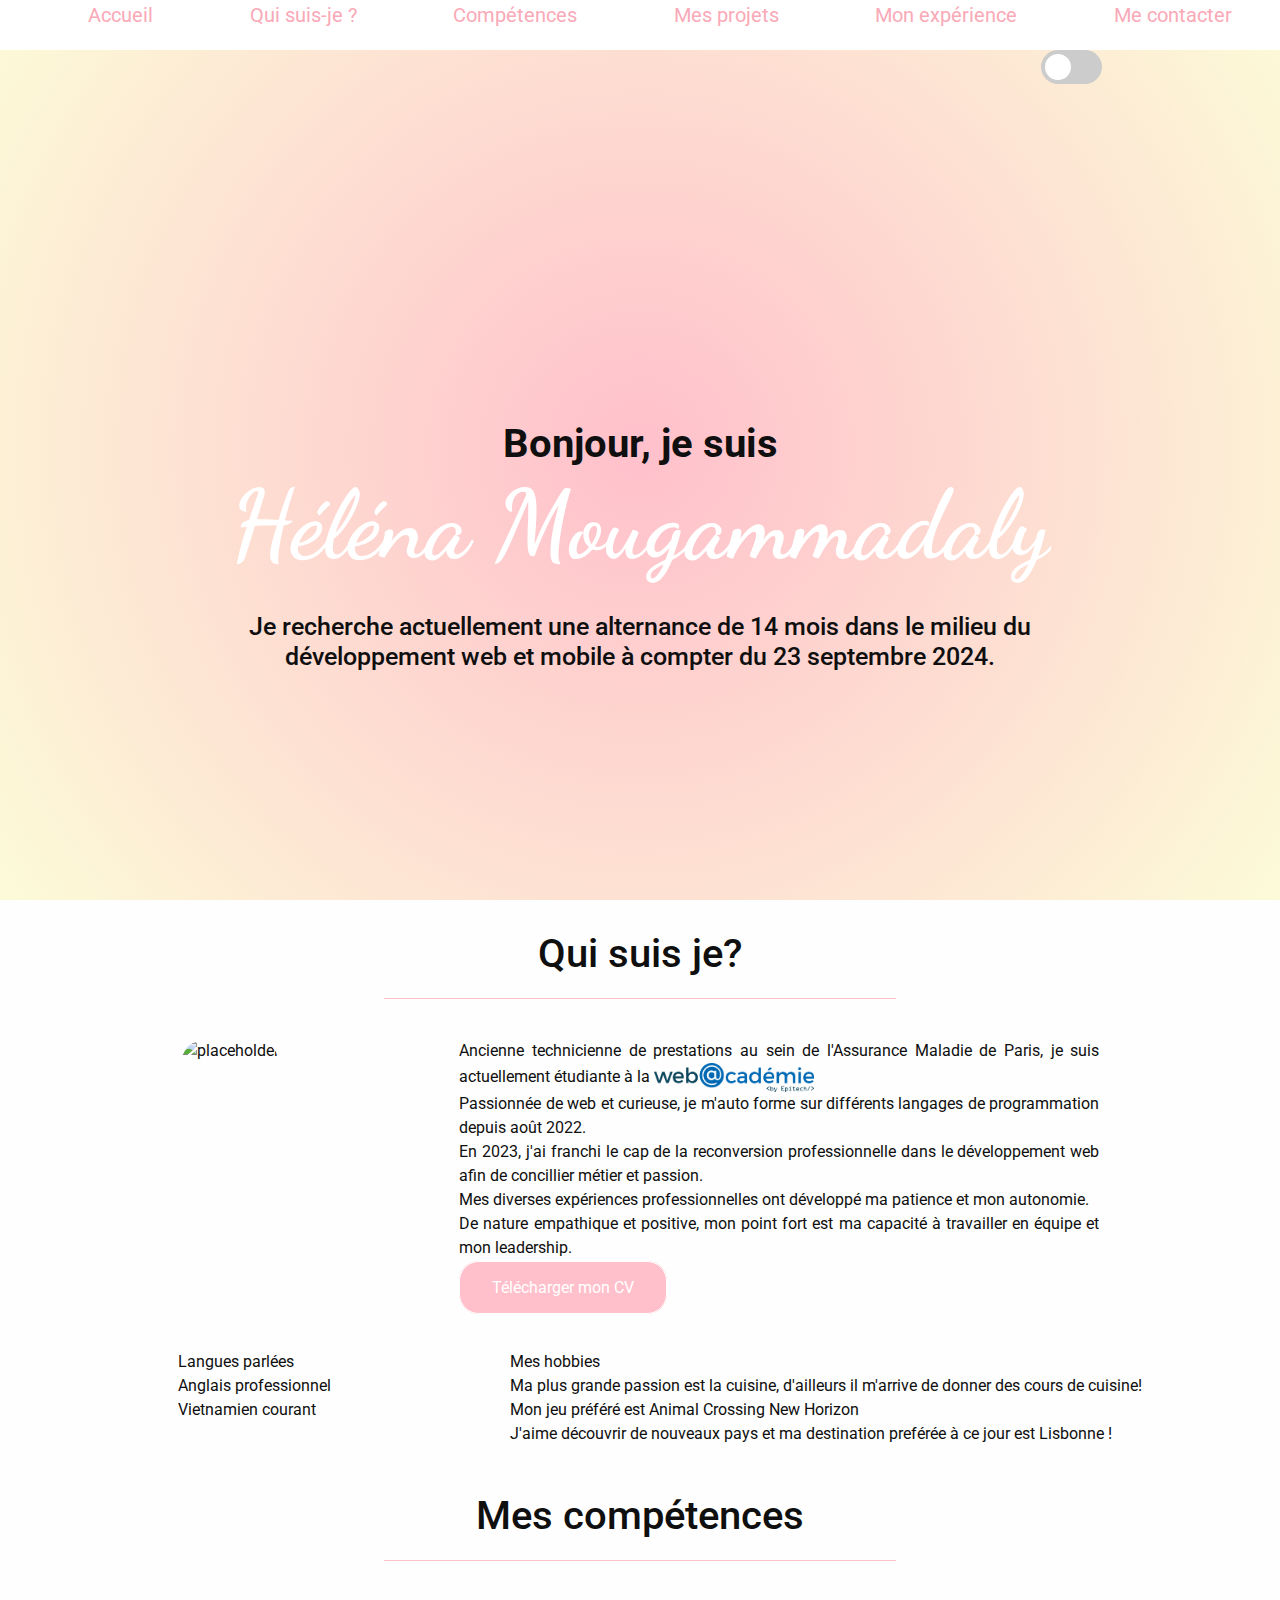
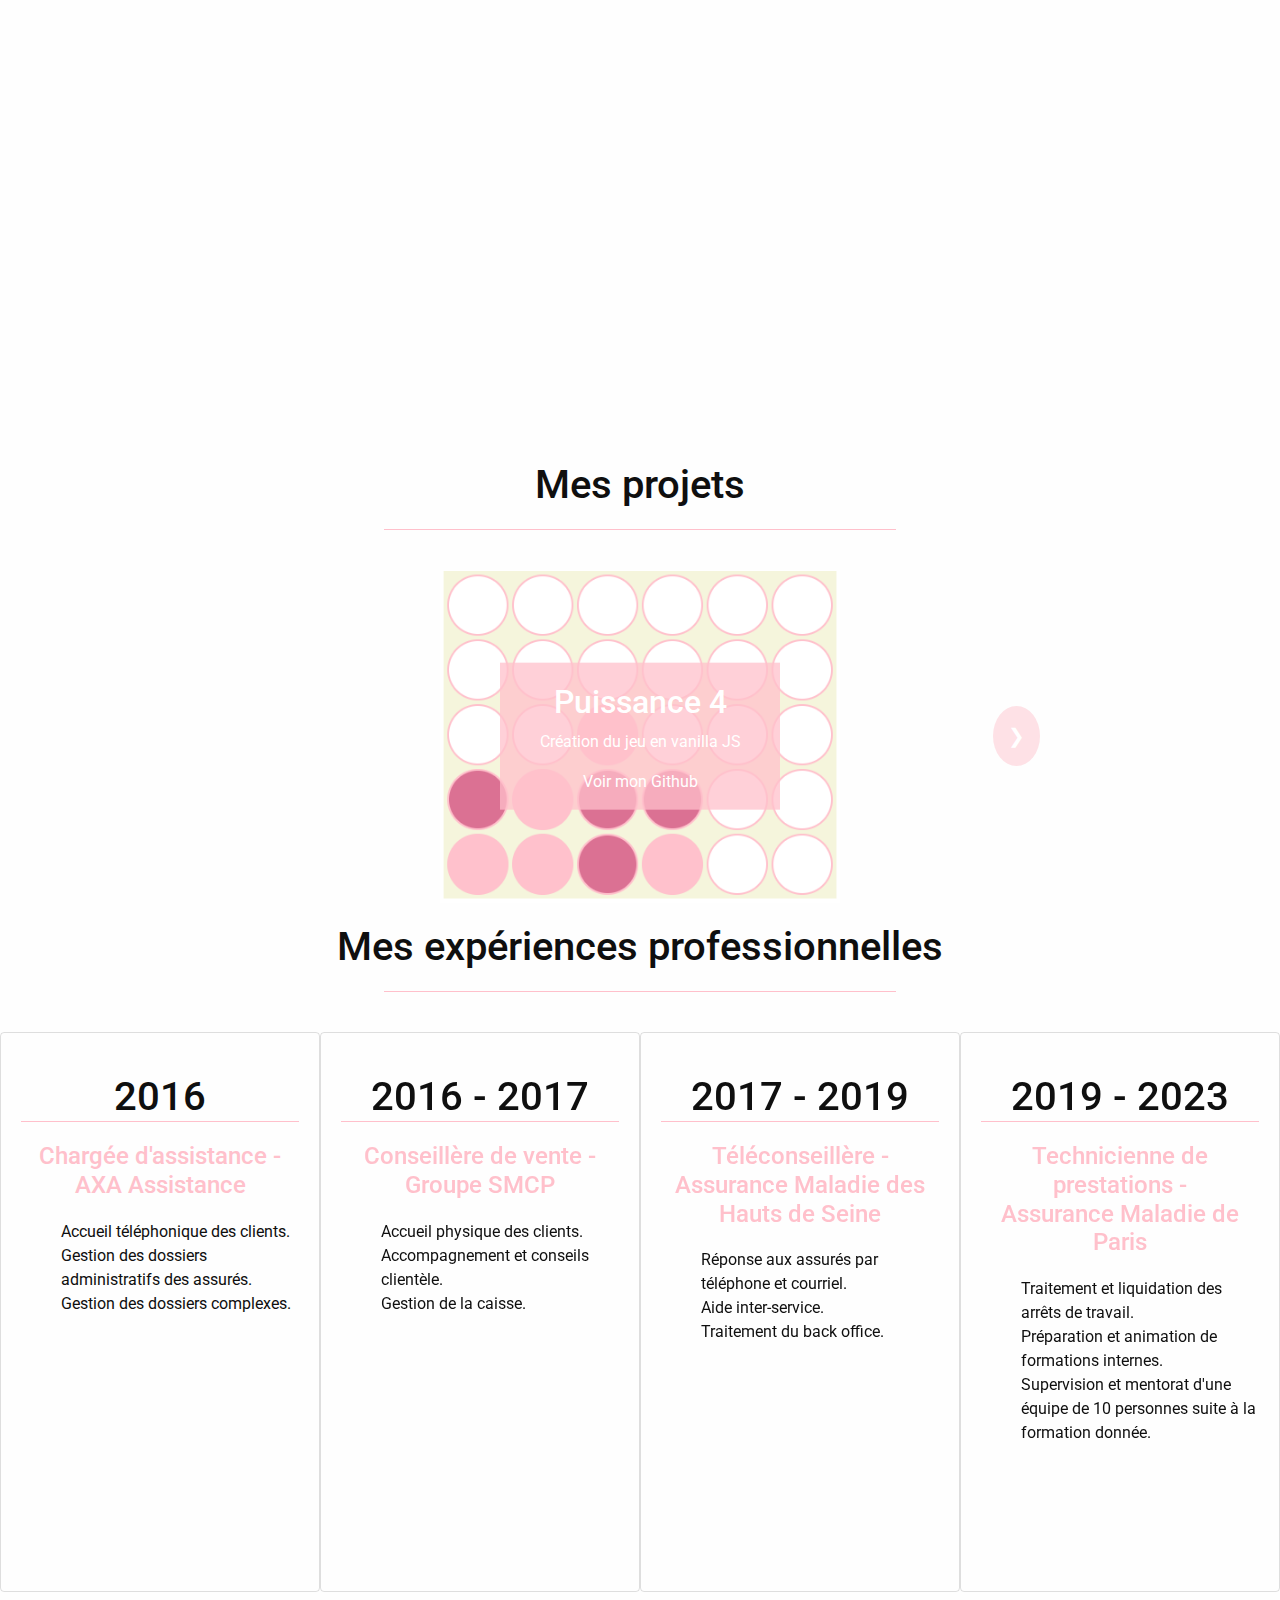
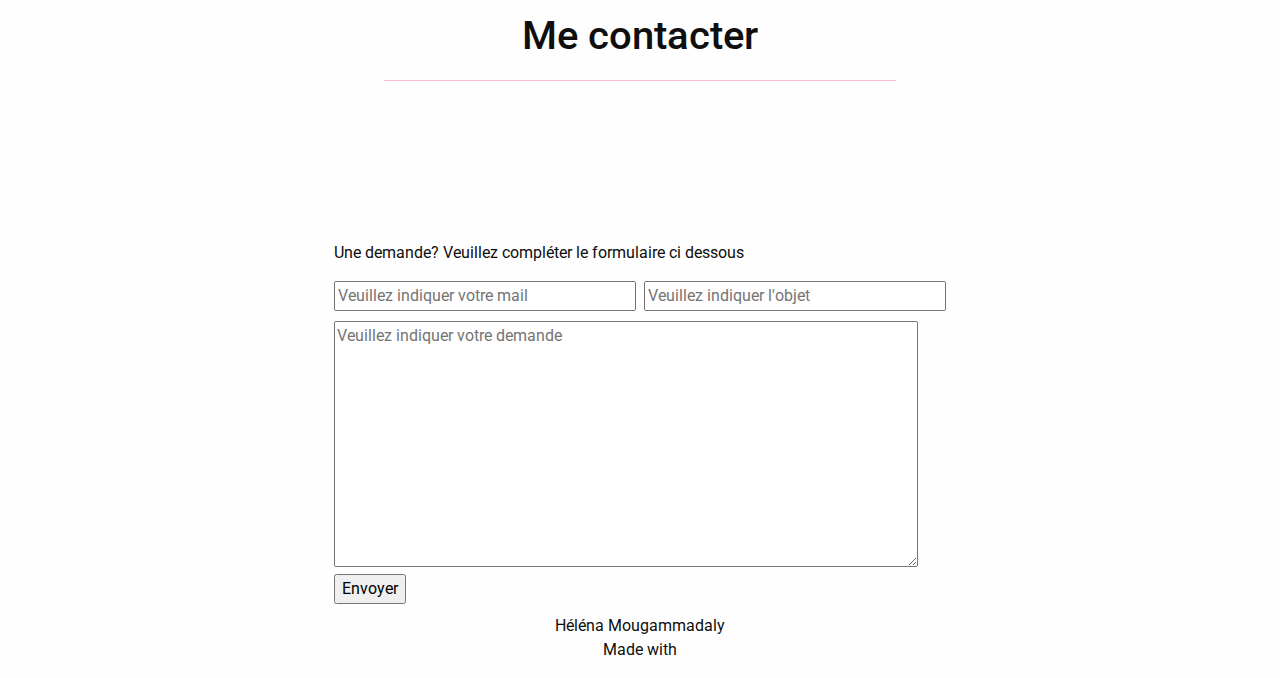
==== index.html @ 21b48e52 "debugg responsive menu" ====
<!DOCTYPE html>
<html lang="fr">
<head>
    <meta charset="UTF-8">
    <meta name="viewport" content="width=device-width, initial-scale=1.0">
    <link rel="stylesheet" href="https://use.fontawesome.com/releases/v5.8.1/css/all.css" integrity="sha384-50oBUHEmvpQ+1lW4y57PTFmhCaXp0ML5d60M1M7uH2+nqUivzIebhndOJK28anvf" crossorigin="anonymous">
    <link rel="stylesheet" href="https://cdn.jsdelivr.net/npm/bootstrap@4.4.1/dist/css/bootstrap.min.css" integrity="sha384-Vkoo8x4CGsO3+Hhxv8T/Q5PaXtkKtu6ug5TOeNV6gBiFeWPGFN9MuhOf23Q9Ifjh" crossorigin="anonymous"> 
    <link rel="stylesheet" href="home.css">

    <title>Helena Mougammadaly</title>
</head>
<body>
    <header id="navbar">
        <ul id="menu">
            <li> <a href="#navbar">Accueil</a></li>
            <li><a href="#title-about">Qui suis-je ?</a></li>
            <li><a href="#title-skills">Compétences</a></li>
            <li><a href="#title-projets">Mes projets</a></li>
            <li><a href="#title-exp">Mon expérience</a></li>
            <li><a href="#title-contact">Me contacter</a></li>
        </ul>
    
        <nav class="navbar navbar-expand-lg navbar-dark">
            <button class="navbar-toggler" type="button" data-toggle="collapse" data-target="#navbarNav"
                aria-controls="navbarNav" aria-expanded="false" aria-label="Toggle navigation">
                <span class="navbar-toggler-icon"></span>
            </button>
            <div class="collapse navbar-collapse" id="navbarNav">
                <ul class="navbar-nav ml-auto">
                    <li class="nav-item">
                        <a class="nav-link" href="#navbar">Accueil</a>
                    </li>
                    <li class="nav-item">
                        <a class="nav-link" href="#title-about">Qui suis-je ?</a>
                    </li>
                    <li class="nav-item">
                        <a class="nav-link" href="#title-skills">Compétences</a>
                    </li>
                    <li class="nav-item">
                        <a class="nav-link" href="#title-projets">Mes projets</a>
                    </li>
                    <li class="nav-item">
                        <a class="nav-link" href="#title-exp">Mon expérience</a>
                    </li>
                    <li class="nav-item">
                        <a class="nav-link" href="#title-contact">Me contacter</a>
                    </li>
                </ul>
            </div>
        </nav>
    
        <div id="presentation">
            <h1>Bonjour, je suis <br>
                <span id="name">Héléna Mougammadaly</span></h1>
            <h3 id="h3-hidden">Je recherche actuellement une alternance de 14 mois dans le milieu du <br> développement web et mobile à compter du 23 septembre 2024.</h3>
        </div>
        <div class="switch">
            <label class="theme-switch" for="checkbox">
                <input type="checkbox" id="checkbox">
                <span class="slider round"></span>
            </label>
        </div>
    </header>
    

<section id="infos">

    <div class="titre" id="title-about">
    <h3>Qui suis je?</h3>
    <div class="bordure"></div>
    </div>

<div class="bloc">   

<img id="photo" src="https://via.placeholder.com/250x250.png?text=250x250" alt="placeholder">    

<div id="text">
<p>
    Ancienne technicienne de prestations au sein de l'Assurance Maladie de Paris, je suis actuellement étudiante à la  <img id="webac" src="img/LOGO-WEBACADEMIE-2019-QUADRI_9.png" alt="Webacademie"> <br>
    Passionnée de web et curieuse, je m'auto forme sur différents langages de programmation depuis août 2022.  <br>
    En 2023, j'ai franchi le cap de la reconversion professionnelle dans le développement web afin de concillier métier et passion. <br>
    Mes diverses expériences professionnelles ont développé ma patience et mon autonomie. <br>
    De nature empathique et positive, mon point fort est ma capacité à travailler en équipe et mon leadership.
</p>    

<a id="download" href="doc/CV_HELENA_MOUGAMMADALY_ALTERNANCE_DEVELOPPEMENT_WEB.pdf" target="_blank" download>Télécharger mon CV</a>
</div> 

</div> 

<div class="bloc-container">
    <ul><li>Langues parlées</li>
        <li> Anglais professionnel</li>
        <li> Vietnamien courant</li>
    </ul>


    <ul>
        <li>Mes hobbies</li>
        <li><i class="fas fa-utensils" id="cuisine"></i> Ma plus grande passion est la cuisine,  d'ailleurs il m'arrive de donner des cours de cuisine!</li> 
        <li> <i class="fas fa-gamepad" id="jeux"></i> Mon jeu préféré est Animal Crossing New Horizon </li> 
        <li> <i class="fas fa-plane" id="voyage"></i> J'aime découvrir de nouveaux pays et ma destination preférée à ce jour est Lisbonne ! </li>
    </ul>
</div>

</section>



<section id="section-skills">
    <div class="titre" id="title-skills">
        <h3>Mes compétences</h3>
        <div class="bordure"></div>
        </div>
        <div id="skillsRow">

            <div class="row">

                <div class="col comp">
                    <i class="lang fab fa-js"></i>
                </div>

                <div class="col comp">
                    <i class="lang fab fa-react"></i>
                </div>


                <div class="col comp">
                    <i class="lang fab fa-php"></i>
                </div>
            </div>

            <div class="row">

                <div class="col comp">
                    <i class="lang fab fa-bootstrap"></i>
                </div>

                <div class="col comp">
                    <i class="lang fab fa-brands fa-figma"></i>
                </div>
                
                <div class="col comp">
                    <i class="lang fab fa-html5"></i>
                </div>
               
            </div>

            <div class="row">
                <div class="col comp">
                    <i class="lang fab fa-css3-alt"></i>
                </div>
                <div class="col comp">
                    <i class="lang fab fa-sass"></i>
                </div>  

                <div class="col comp">
                    <i class="lang fas fa-database"></i>
                </div>
        </div>
            </div>

</section>

<section id="projets">

    <div class="titre" id="title-projets">
    <h3>Mes projets</h3>
    <div class="bordure"></div>
    </div>


<div class="carousel-container">

    <div class="carousel-slide">
        <img src="img/puissance4.png" alt="Image 1">
        <div class="carousel-caption">
          <h2>Puissance 4</h2>
          <p>Création du jeu en vanilla JS</p>
          <a  href="https://github.com/Helena-mgm" target="_blank">Voir mon Github</a>
        </div>
      </div>
      <div class="carousel-slide">
        <img src="https://via.placeholder.com/250x250.png?text=250x250" alt="Image 2">
        <div class="carousel-caption">
          <h2>My Meetic</h2>
          <p>Projet web en PHP, mySQL, JQuery</p>
          <a  href="https://github.com/Helena-mgm" target="_blank">Voir mon Github</a>
        </div>
      </div>

      <div class="carousel-slide">
        <img src="img/SPOTIFY.png" alt="Image 3">
        <div class="carousel-caption">
          <h2>My Spotify</h2>
          <p>lorem</p>
          <a  href="https://github.com/Helena-mgm" target="_blank">Voir mon Github</a>
        </div>
      </div>
    <a class="prev arrow" onclick="plusSlides(-1)">&#10094;</a>
    <a class="next arrow" onclick="plusSlides(1)">&#10095;</a>
</div>

</section>


     <section id="exp">
        <div class="titre" id="title-exp">
            <h3>Mes expériences professionnelles</h3>
            <div class="bordure"></div>
        </div>

        <div id="bloc-exp">
        <div class="card">
            <div class="card-body">
                <h3 class="title-exp">2016</h3>
                <h4>Chargée d'assistance - AXA Assistance</h4>
                    <ul>
                        <li>Accueil téléphonique des clients.</li>
                        <li>Gestion des dossiers administratifs des assurés.</li>
                        <li>Gestion des dossiers complexes.</li>
                    </ul>
            </div>
          </div>

          <div class="card">
            <div class="card-body">
                <h3 class="title-exp">2016 - 2017</h3>
                <h4>Conseillère de vente - Groupe SMCP</h4>
                    <ul>
                        <li>Accueil physique des clients.</li>
                        <li>Accompagnement et conseils clientèle.</li>
                        <li>Gestion de la caisse.</li>
                    </ul>
            </div>
          </div>



          <div class="card">
            <div class="card-body">
                <h3 class="title-exp">2017 - 2019</h3>
                <h4>Téléconseillère - Assurance Maladie des Hauts de Seine</h4>

                <ul>
                    <li>Réponse aux assurés par téléphone et courriel.</li>
                    <li>Aide inter-service.</li>
                    <li>Traitement du back office.</li>
                </ul>
            </div>
          </div>

          <div class="card">
            <div class="card-body">
                <h3 class="title-exp">2019 - 2023</h3>
                <h4>Technicienne de prestations - <br> Assurance Maladie de Paris</h4>

                <ul>
                    <li>Traitement et liquidation des arrêts de travail.</li>
                    <li>Préparation et animation de formations internes.</li>
                    <li>Supervision et mentorat d'une équipe de 10 personnes suite à la formation donnée.</li>
                </ul>
            </div>
          </div>

        </div>

    </section>

    
    <section id="contact">
        <div class="titre" id="title-contact">
        <h3>Me contacter</h3>
        <div class="bordure"></div>
        </div>

        <div id="contact-bloc">
    
        <div id="social">
        <a  href="mailto:helena.mougammadaly@gmail.com" target="_blank">
                <i class="lang fas fa-envelope"></i>
        </a>
        <a  href="https://github.com/Helena-mgm" target="_blank"> 
            <i class="lang fab fa-github"></i> 
        </a>
        <a  href="https://github.com/Helena-mgm" target="_blank">
            <i class="lang fab fa-brands fa-linkedin"></i>
        </a>
        </div>

        <div class="formulaire">
            <p class="legend-form">Une demande? Veuillez compléter le formulaire ci dessous</p>
            <form action="https://submit-form.com/ibFxpsH7f">

                <input type="hidden" name="_redirect" value="http://127.0.0.1:5500/home.html">
               
                <input type="text" name="mail" id="mail" placeholder="Veuillez indiquer votre mail" size="30" maxlength="100">
            
                <input type="text" name="objet" id="objet" placeholder="Veuillez indiquer l'objet" size="30" maxlength="100"> <br>
            
            
                <textarea name="demandes" id="demandes" placeholder="Veuillez indiquer votre demande" rows="10" cols="62"></textarea> <br>
            
                <input type="submit" name="submit" value="Envoyer">
            </form></div>

        </div>
    </section>

<footer>
   <p> Héléna Mougammadaly <br>
    Made with <i class="fas fa-heart" id="heart"></i>
</p>
</footer>    


<script src="https://code.jquery.com/jquery-3.5.1.slim.min.js"></script>
<script src="https://cdn.jsdelivr.net/npm/@popperjs/core@2.5.4/dist/umd/popper.min.js"></script>
<script src="https://stackpath.bootstrapcdn.com/bootstrap/4.5.2/js/bootstrap.min.js"></script>
<script src="script.js"></script>

</body>
</html>
---- home.css ----
@import url('https://fonts.googleapis.com/css2?family=Dancing+Script:wght@400..700&family=Roboto:wght@100&display=swap');

html {
    overflow-x: hidden;
}

body{
    background-color: var(--bg-color);
    overflow-x: hidden;
    color: var(--font-color);
}

body::-webkit-scrollbar {
    display: none;
}

#section-about {
    background: var(--header);
}

* {
    list-style: none;
}

.bloc-container{
    margin-top: 3.125rem;
    display: flex;
    justify-content: space-evenly;
}


h4 {
    font-family: "Roboto";
    margin-bottom: 1.25rem;
}

html{
    width: 100%;
}

#webac{
    width: 10rem;
}


#navbar {
    position: relative;
    height: 100vh;
    background: radial-gradient(circle, pink 0%, rgba(252,251,216,1) 100%);
    
    background: var(--header);
}

#navbar a:hover{
    
    transition: color 0.2s;

    color:var(--font-color);
    color:var(--hover-color)
}

#download a:hover{
    color: rgb(252, 111, 135);
    transition: color 0.2s;
}

#presentation {
    display: flex;
    flex-direction: column;
    align-items: center;
    text-align: center;
    margin-top: 3.125rem;
    height: 100%;
    justify-content: center;
    color: var(--header-color);
}


#presentation h1 {
    overflow: hidden;
    white-space: nowrap;
    font-family: 'Roboto';
    font-weight: bold;
    animation: typing 1.8s steps(40, end), blink-caret 0.5s step-end infinite alternate;
    
}

#presentation h3{
    font-family: 'Roboto';
    font-size: 1.563rem;
}

@keyframes typing {
    from { width: 0; }
    to { width: 100%; }
}


#name{
    color: white;
    font-family: 'Dancing Script';
    font-size: 6rem;
    color:var(--name-color);
}


#menu {
    display: flex;
    flex-direction: row;
    justify-content: space-around;
    font-size: 1.25rem;
    position: fixed;
    top: 0; 
    width: 100%; 
    height: 3.125rem; 
    z-index: 1000;
    background: var(--menu-color);
}  

#menu li {
    list-style-type: none;
    display: flex;
    justify-content: space-around;
}

#menu a {
    color: rgb(250, 169, 183);
}

#bloc {
    display: flex;
    flex-direction: row;
    justify-content: space-evenly;
}

.titre {
    display: flex;
    flex-direction: column;
    align-items: center;
    margin-bottom: 1.25rem;
}

.bloc {
    display: flex;
    justify-content: space-evenly;
    margin-top: 1.25rem;
}

h3 {
    text-align: center;
    margin-top: 1.25rem;
    margin-bottom: 1.25rem;
    font-family: 'Roboto';
    font-size: 2.5rem;
}

#text {
    width: 50%;
}

#infos{
    margin-top: 0.625rem;
    margin-bottom: 0.625rem;
}

#infos p {
    text-align: justify;
}

#photo {
    border-radius: 1.563rem;
}

.bordure {
    border-bottom: 0.063rem solid pink;
    width: 40%;
    margin-bottom: 1.25rem;
}

#infos h2 {
    margin-top: 1.25rem;
}

#skills {
    display: flex;
    flex-direction: column;
    justify-content: space-around;
    align-items: center;
    margin: 0px 0px 1.25rem 0px;
}

#section-skills {
    overflow-y: hidden;
}

.titre {
    text-align: center;
}

#social{
    display: flex;
    justify-content: space-around;
}


.row{
    display: flex;
}

#download{
    padding: 1rem 2rem;
    border: 0.063rem solid white;
    border-radius: 1.25rem;
    color: white;
    background: pink;

}

#skillsRow {
    padding-top: 2.5rem;
    padding-bottom: 2.5rem;
}

.comp {
    font-size: 3.125rem;
    margin: 0 0.75rem;
    display: contents;
    align-items: center;
    margin: 0;
    padding: 0;
    width: 100%;
    position: absolute;
    top: calc(50% - 6.25rem);
    left: 0;
    overflow: visible;
    text-align: center;
}

i.lang {
    font-size: 6.25rem;
    color: pink;
    display: block;
    width: 6.25rem;
    height: 6.25rem;
    margin: 0 auto 1.25rem;
    border: 0;
    opacity: 0;
    animation: bounceIn 450ms linear forwards;
}

i.lang { 
    animation-delay: 0.5s;
}

i.lang:hover{
    color:var(--hover-color);
}

a:hover{
    text-decoration: none;
}

@keyframes bounceIn {
    0% {
        opacity: 0;
        transform: scale(0.3) translate3d(0,0,0);
    }
    50% {
        opacity: 0.9;
        transform: scale(1.1);
    }
    80% {
        opacity: 1;
        transform: scale(0.89);
    }
    100% {
        opacity: 1;
        transform: scale(1) translate3d(0,0,0);
    }
}

.comp:hover {
    font-size: 6.25rem;
    margin: 0 0.75rem;
}


:root {

    --font-color: #0f0f0f;
    --bg-color: #fefefe;
    --header: radial-gradient(circle, pink 0%, rgba(252,251,216,1) 100%);
    --name-color: white;
    --menu-color: white;
    --hover-color:rgb(252, 111, 135);
    --card-hover: linear-gradient( rgba(255,255,255,0.5452774859943977) 0%, rgb(255, 219, 221) 100%);
    --root-card: linear-gradient(rgba(255, 219, 221,1) 0%, rgba(255,255,255,1) 100%);

}

[data-theme="dark"] {

    --header-color: rgb(255, 218, 224);
    --bg-color: #1c000e;
    --menu-color: #1c000e;
    --header: radial-gradient(circle, rgba(134,59,101,1) 0%, rgba(28,0,14,1) 100%);
    --name-color: rgb(0, 0, 0);
    --font-color:rgba(134,59,101,1);
    --hover-color:rgba(134,59,101,1);
    --card: rgba(188, 101, 151, 0.031);
    --card-hover: linear-gradient( rgba(134, 59, 101, 0.428) 0%, rgba(28, 0, 14, 0.244) 100%);

}

.switch {
    height: 6.25rem;
    position: fixed;
    right: 3.125rem;
    top: 3.125rem;
}

#exp-slide {
    display: flex;
    flex-direction: row;
    align-items: center;
    justify-content: center;
}

#exp-slide h4 {
    margin: 0;
}


.theme-switch {
  display: inline-block;
  height: 2.125rem;
  position: relative;
  width: 3.8rem;
  margin-right: 8rem;
}

.theme-switch input {
  display:none;
}


.slider {
  background-color: #ccc;
  bottom: 0;
  cursor: pointer;
  left: 0;
  position: absolute;
  right: 0;
  top: 0;
  transition: .4s;
}

.slider:before {
  background-color: #fff;
  bottom: 0.25rem;
  content: "";
  height: 1.625rem;
  left: 0.25rem;
  position: absolute;
  transition: .4s;
  width: 1.625rem;
}

input:checked + .slider {
  background-color: #2b2b2b;
}

input:checked + .slider:before {
  transform: translateX(1.625rem);
}

.slider.round {
  border-radius: 2.125rem;
}

.slider.round:before {
  border-radius: 50%;
}

.carousel-container {
    position: relative;
    max-width: 50rem;
    margin: auto;
    overflow: hidden;
  }

.carousel-container a {
    color: white;
}  
  
  .carousel-slide {
    display: none;
  }
  
  .carousel-slide img {
    position: relative;
    left: 25%;
    width: 50%;
    height: auto;
  }
  
  .carousel-caption {
    position: absolute;
    top: 50%;
    left: 50%;
    transform: translate(-50%, -50%);
    background-color: rgba(255, 192, 203, 0.748);
    padding: 1.25rem;
    color: white;
    text-align: center;
  }
  
  .carousel-caption h2 {
    margin-top: 0;
  }
  
.prev,
.next {
  position: absolute;
  top: 50%;
  transform: translateY(-50%);
  cursor: pointer;
  font-size: 1.25rem;
  padding: 0.938rem;
  color: white;
  background-color: rgba(255, 192, 203, 0.455);
  border-radius: 100%;
  border: none;
  z-index: 100;
}

.prev {
  left: 0;
}

.next {
  right: 0;
}

#bloc-exp{
    display: flex;
}

.card{
    width: 25%;
    height: 35rem;
    background: var(--card);
}

.card:hover{
    width: 30%;
   transition: all 0.7s ease;
   background: var(--card-bg);
   background: var(--card-hover);

}

.card-body h4{
    color: pink;
    text-align: center;
}

.card-body li {
    list-style: none;
}

.title-exp{
    border-bottom: 0.063rem solid pink;
}

#contact-bloc{
    display: flex;
    justify-content: space-around;
    flex-direction: column;
}

.formulaire{
    display: block;
    align-self: center;
}

.formulaire input{
    margin-bottom: 10px;
}

#objet{
    margin-left: 0.25rem;
}


footer p {
    text-align: center;
}

#heart{
    width: 1.25rem;
    color: pink;
}

#heart:hover{
   transform: scale(1.5);
   transition: transform 0.5s ease;
}

#cuisine, #jeux, #voyage{
    color: pink;
}

@media screen and (max-width: 768px) {
    
    #menu {
        display: none;
    }

    #name {
        font-size: 2rem;
    }

    #presentation h1 {
        font-size: 1.5rem;
    }

    #presentation h3 {
        font-size: 1.5rem;
    }

    #infos .bloc {
        flex-direction: column;
        align-items: center;
        text-align: center; 
    }

    #infos #photo {
        margin-bottom: 1.25rem;
    }

    #infos #text {
        width: 90%;
    }

    #infos #webac {
        width: 14rem;
    }

    #section-skills i.lang {
        font-size: 5rem;
        overflow-x: hidden;
    }

    #social i{
        font-size: 4rem;
    }

    #social{
        justify-content: space-between;
        margin-left: 3rem;
    }

    #projets .carousel-slide img {
        max-width: 100%;
        max-height: 100%;
        margin-bottom: 1.25rem;
        margin-right: 79rem;
    }
    #projets .carousel-caption {
        width: 100%;
        height: 10rem;
    }

    #bloc-exp {
        display: flex;
        flex-direction: column;
        align-items: center;
    }
    .card:hover {
        transition: none;
        width: 90%;
        margin: 10px 0;
    }
    .card {
        width: 90%;
        margin: 10px 0;
    }
    .title-exp {
        font-size: 1.2em;
    }
    .card-body h4 {
        font-size: 1em;
    }
    .card-body ul {
        font-size: 0.9em;
    }

    .formulaire {
        text-align: center;
    }
    .formulaire form {
        max-width: 50%;
    }

    .formulaire textarea {
        max-width: 100%;
        border: 1px solid lightgray;
    }

    .formulaire form input[type="text"]{
        margin-bottom: 10px;
        border: 1px solid lightgray;
    }

    .formulaire form {
        resize: vertical;
    }

    .legend-form{
        font-size: 0.80rem;
        text-align: center;
        white-space: normal;
    }

    .navbar-toggler {
        background: var(--font-color);
    }

    .navbar-dark .navbar-nav .nav-link  {
    color: var(--font-color);
    }

    .navbar-dark .navbar-nav .nav-link:hover {
    color: var(--hover-color);
    }

    .navbar-nav {
        display: flex;
        flex-direction: column;
        align-items: flex-start;
        position: absolute;
        top: 100%;
        left: 0;
        width: 100%;
        padding: 10px;
        transition: none;
      }
    
      .navbar-nav .nav-item {
        margin-bottom: 10px;
      }


      .navbar-collapse.collapsed {
        transition: none !important;
    }

    .theme-switch {
        display: inline-block;
        margin-right: 0.5rem;
        margin-top: 0.5rem;
    }

    .formulaire{
        display: flex;
        flex-direction: column;
        justify-content: center;
        align-items: center;
    }

}
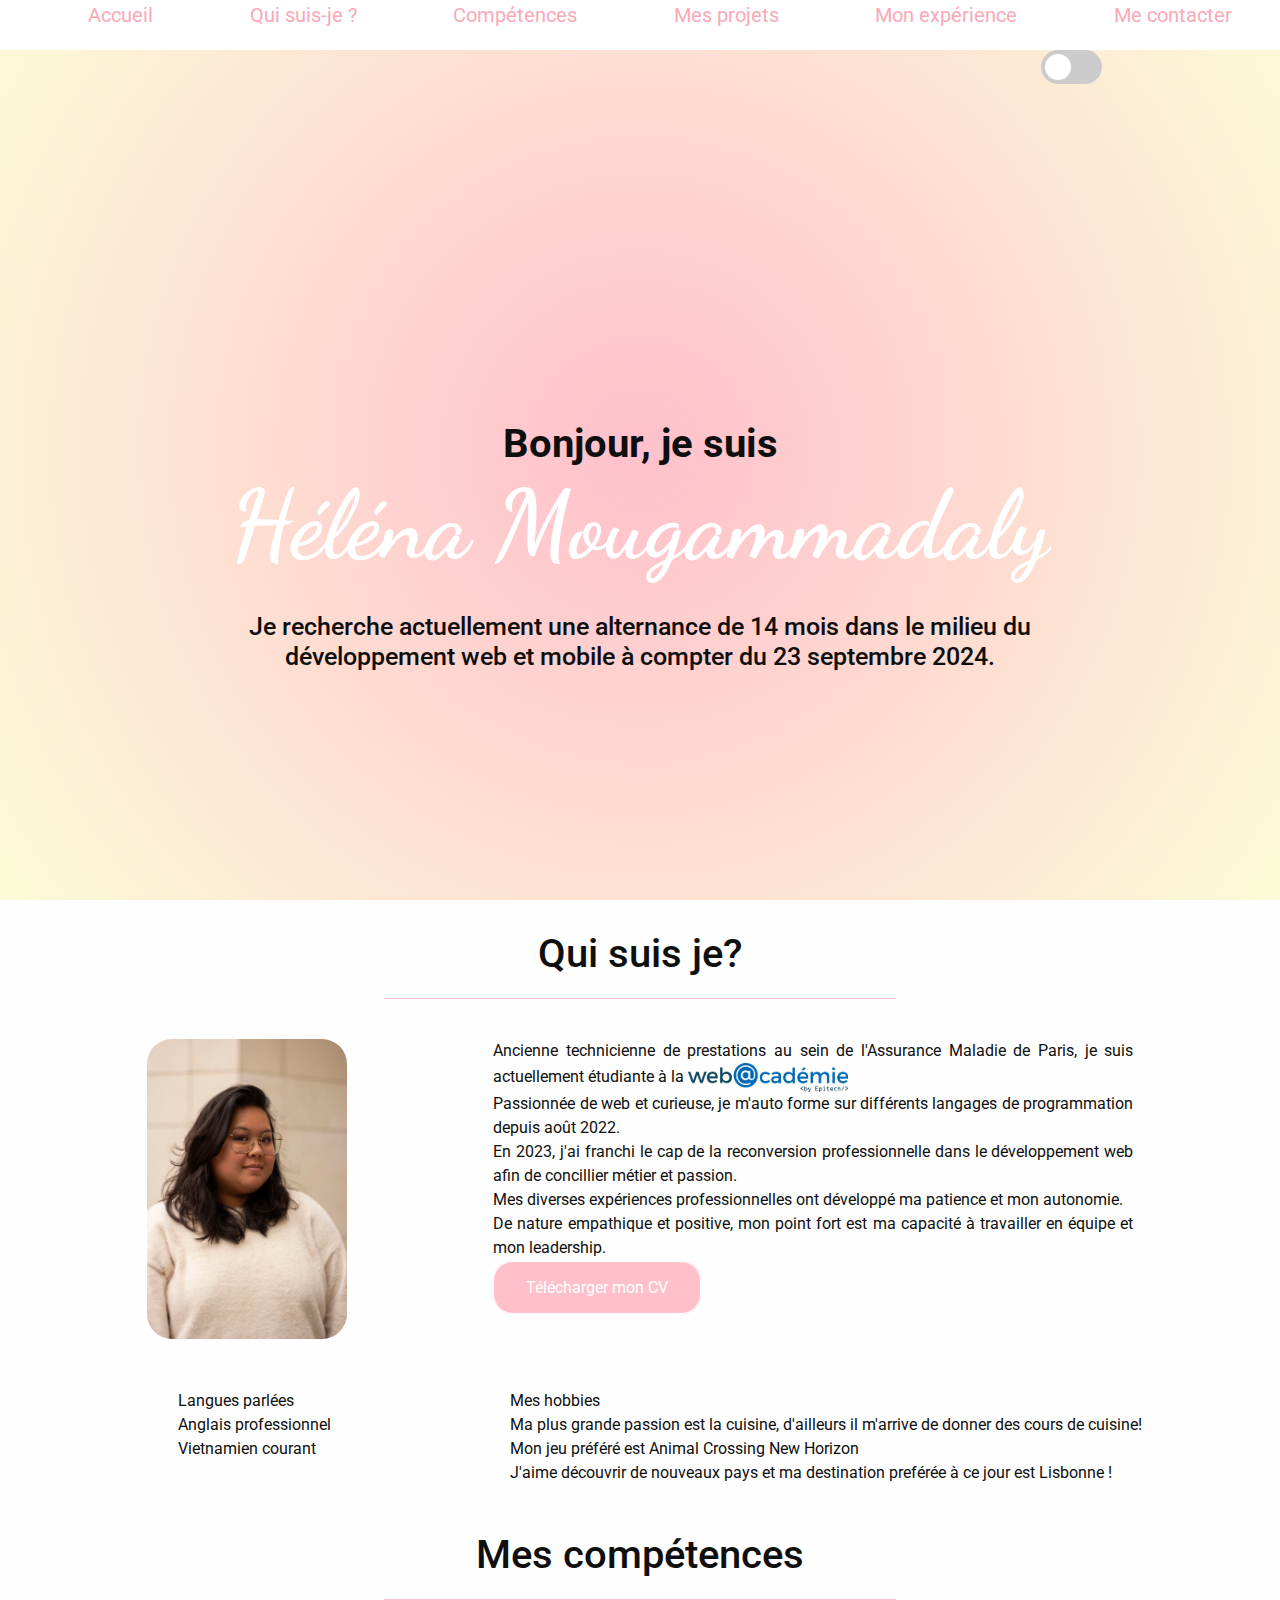
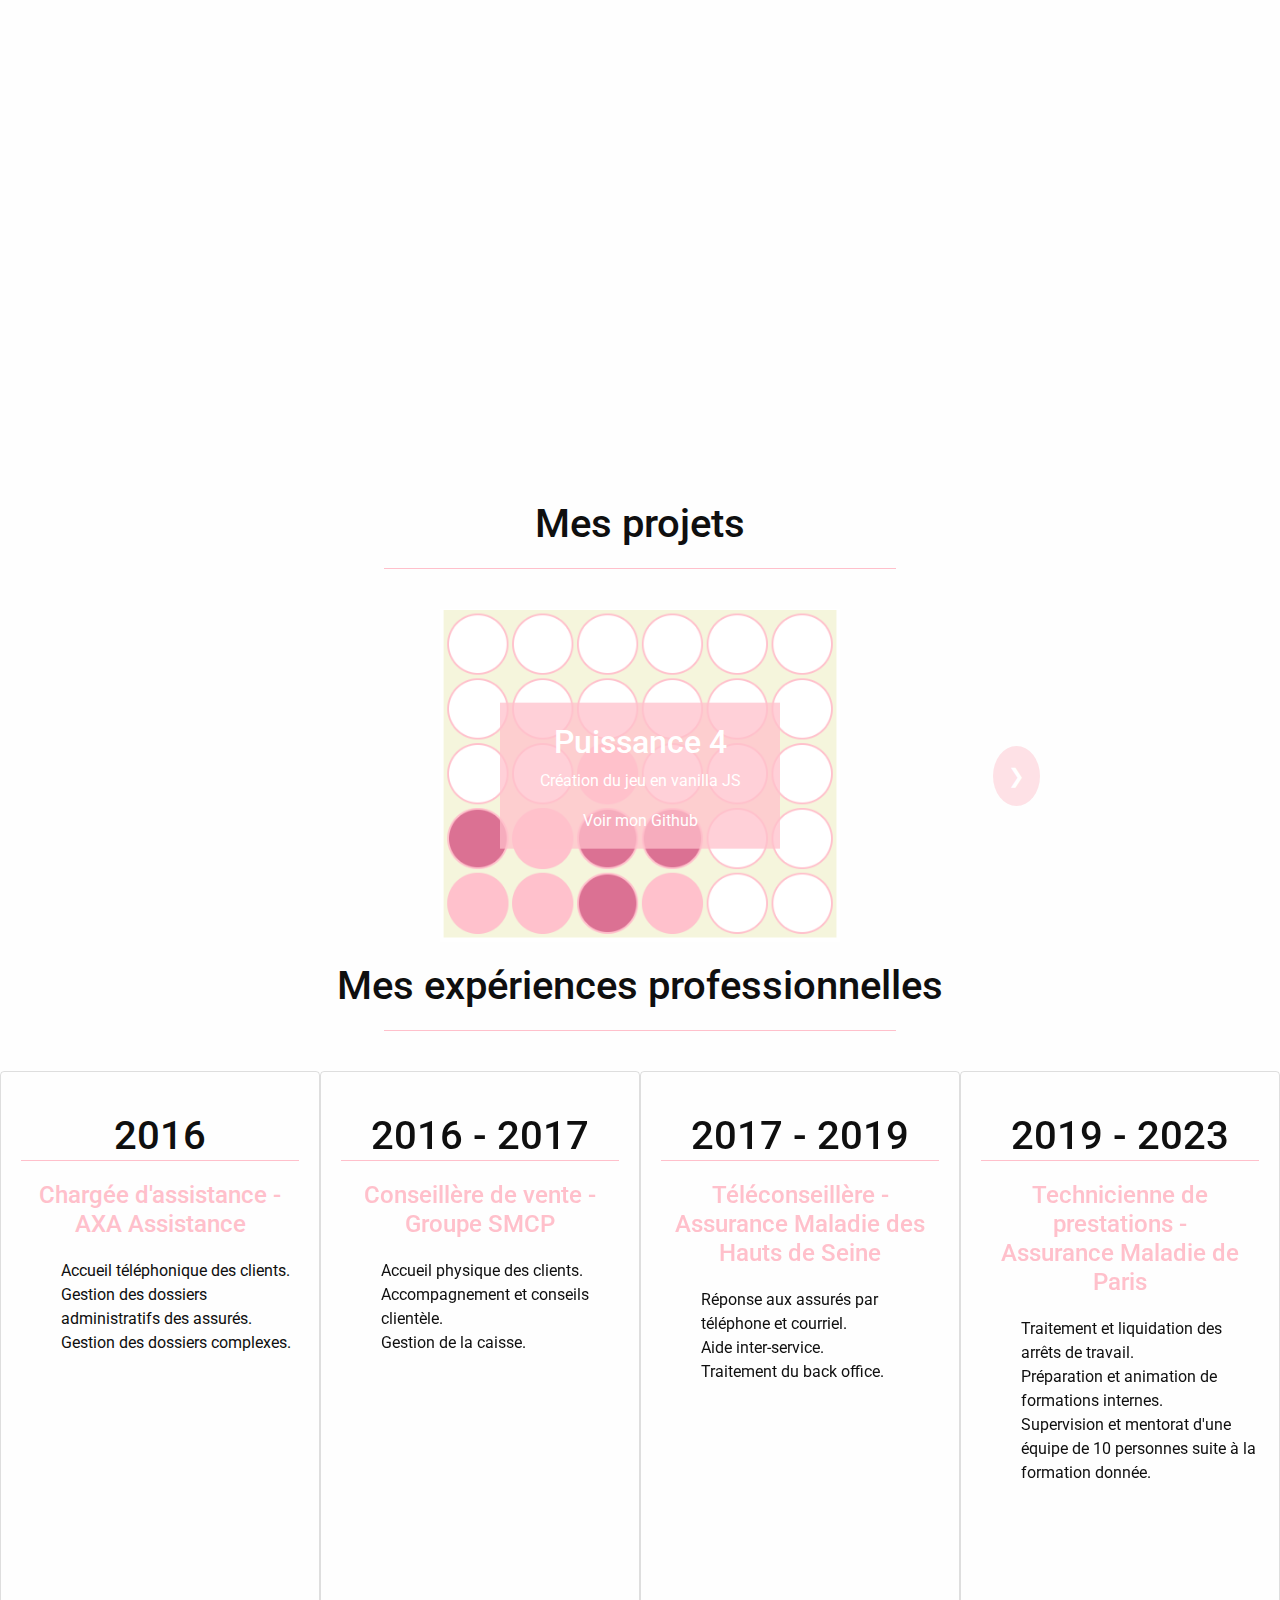
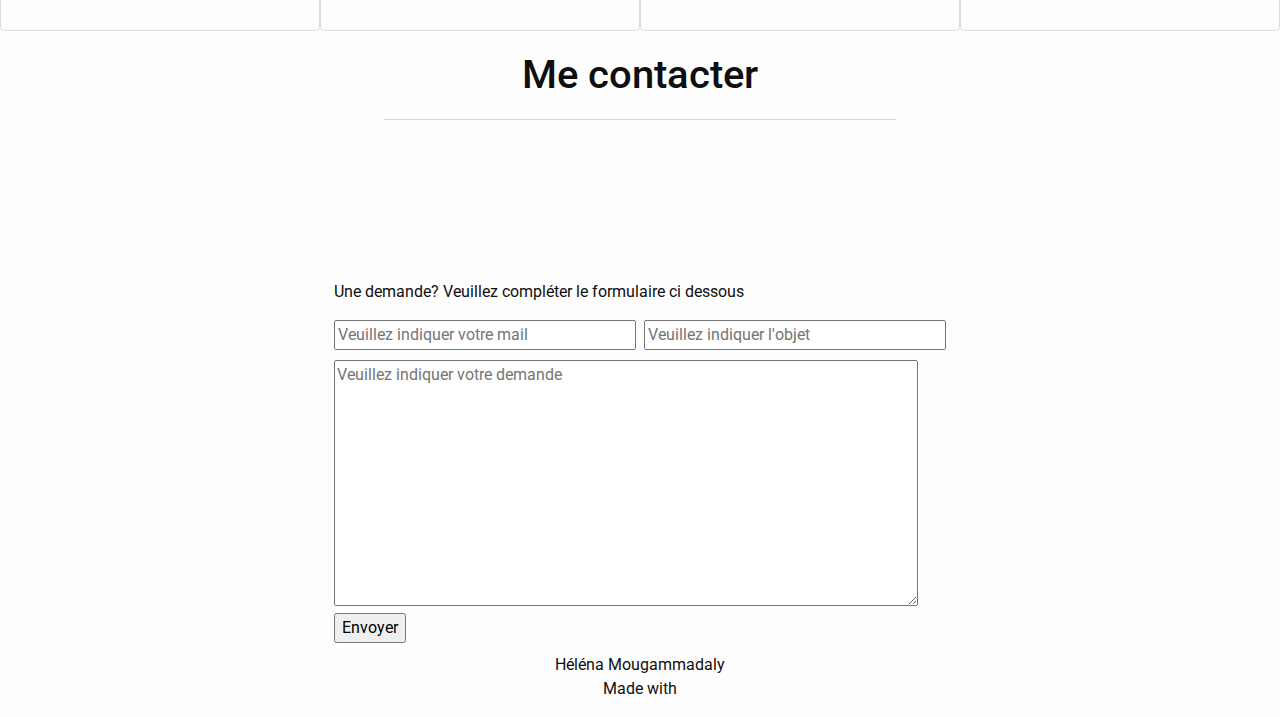
==== commit 44374000: "ajout photo" ====
--- a/index.html
+++ b/index.html
@@ -72,7 +72,7 @@
 
 <div class="bloc">   
 
-<img id="photo" src="https://via.placeholder.com/250x250.png?text=250x250" alt="placeholder">    
+<img id="photo" src="img/portrait.jpg" alt="placeholder">    
 
 <div id="text">
 <p>
@@ -83,7 +83,7 @@
     De nature empathique et positive, mon point fort est ma capacité à travailler en équipe et mon leadership.
 </p>    
 
-<a id="download" href="doc/CV_HELENA_MOUGAMMADALY_ALTERNANCE_DEVELOPPEMENT_WEB.pdf" target="_blank" download>Télécharger mon CV</a>
+<a id="download" href="https://cdn.discordapp.com/attachments/1184084134637883405/1219663557050896484/CV_HELENA_MOUGAMMADALY_ALTERNANCE_DEVELOPPEMENT_WEB.pdf?ex=66252bb4&is=6623da34&hm=08d32ab56b1afe1935d145bae5a6b41aa63069f2b08456483f46b6c94eeb44a7&" target="_blank" download>Télécharger mon CV</a>
 </div> 
 
 </div> 
@@ -292,14 +292,14 @@
             <p class="legend-form">Une demande? Veuillez compléter le formulaire ci dessous</p>
             <form action="https://submit-form.com/ibFxpsH7f">
 
-                <input type="hidden" name="_redirect" value="http://127.0.0.1:5500/home.html">
+                <input type="hidden" name="_redirect" value="https://helena-mgm.github.io">
                
-                <input type="text" name="mail" id="mail" placeholder="Veuillez indiquer votre mail" size="30" maxlength="100">
+                <input type="text" name="mail" id="mail" placeholder="Veuillez indiquer votre mail" size="30" maxlength="100" required>
             
-                <input type="text" name="objet" id="objet" placeholder="Veuillez indiquer l'objet" size="30" maxlength="100"> <br>
+                <input type="text" name="objet" id="objet" placeholder="Veuillez indiquer l'objet" size="30" maxlength="100" required> <br>
             
             
-                <textarea name="demandes" id="demandes" placeholder="Veuillez indiquer votre demande" rows="10" cols="62"></textarea> <br>
+                <textarea name="demandes" id="demandes" placeholder="Veuillez indiquer votre demande" rows="10" cols="62" required></textarea> <br>
             
                 <input type="submit" name="submit" value="Envoyer">
             </form></div>
--- a/home.css
+++ b/home.css
@@ -88,6 +88,11 @@
 #presentation h3{
     font-family: 'Roboto';
     font-size: 1.563rem;
+}
+
+#photo {
+    height: 300px;
+    width: 200px;
 }
 
 @keyframes typing {
@@ -187,10 +192,7 @@
     justify-content: space-around;
     align-items: center;
     margin: 0px 0px 1.25rem 0px;
-}
-
-#section-skills {
-    overflow-y: hidden;
+    overflow-x: hidden;
 }
 
 .titre {
@@ -567,6 +569,7 @@
         margin-bottom: 1.25rem;
         margin-right: 79rem;
     }
+    
     #projets .carousel-caption {
         width: 100%;
         height: 10rem;
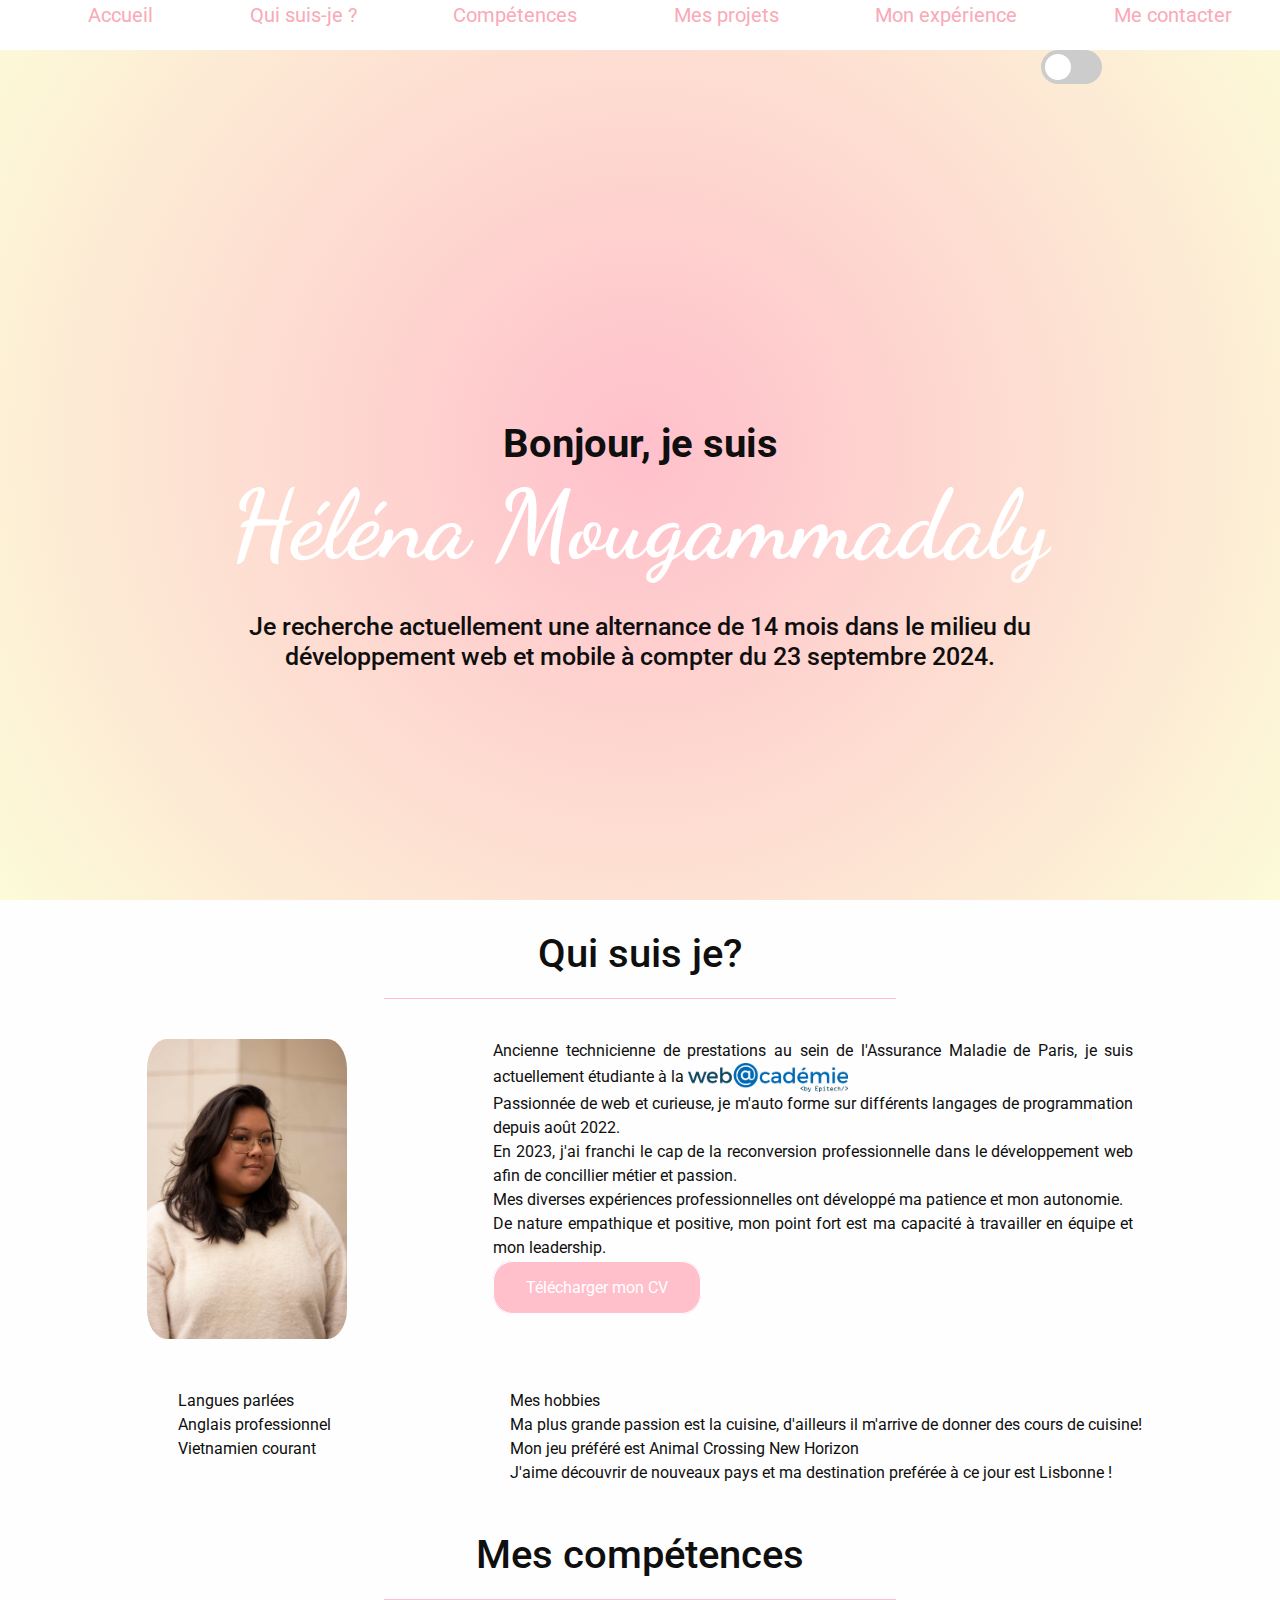
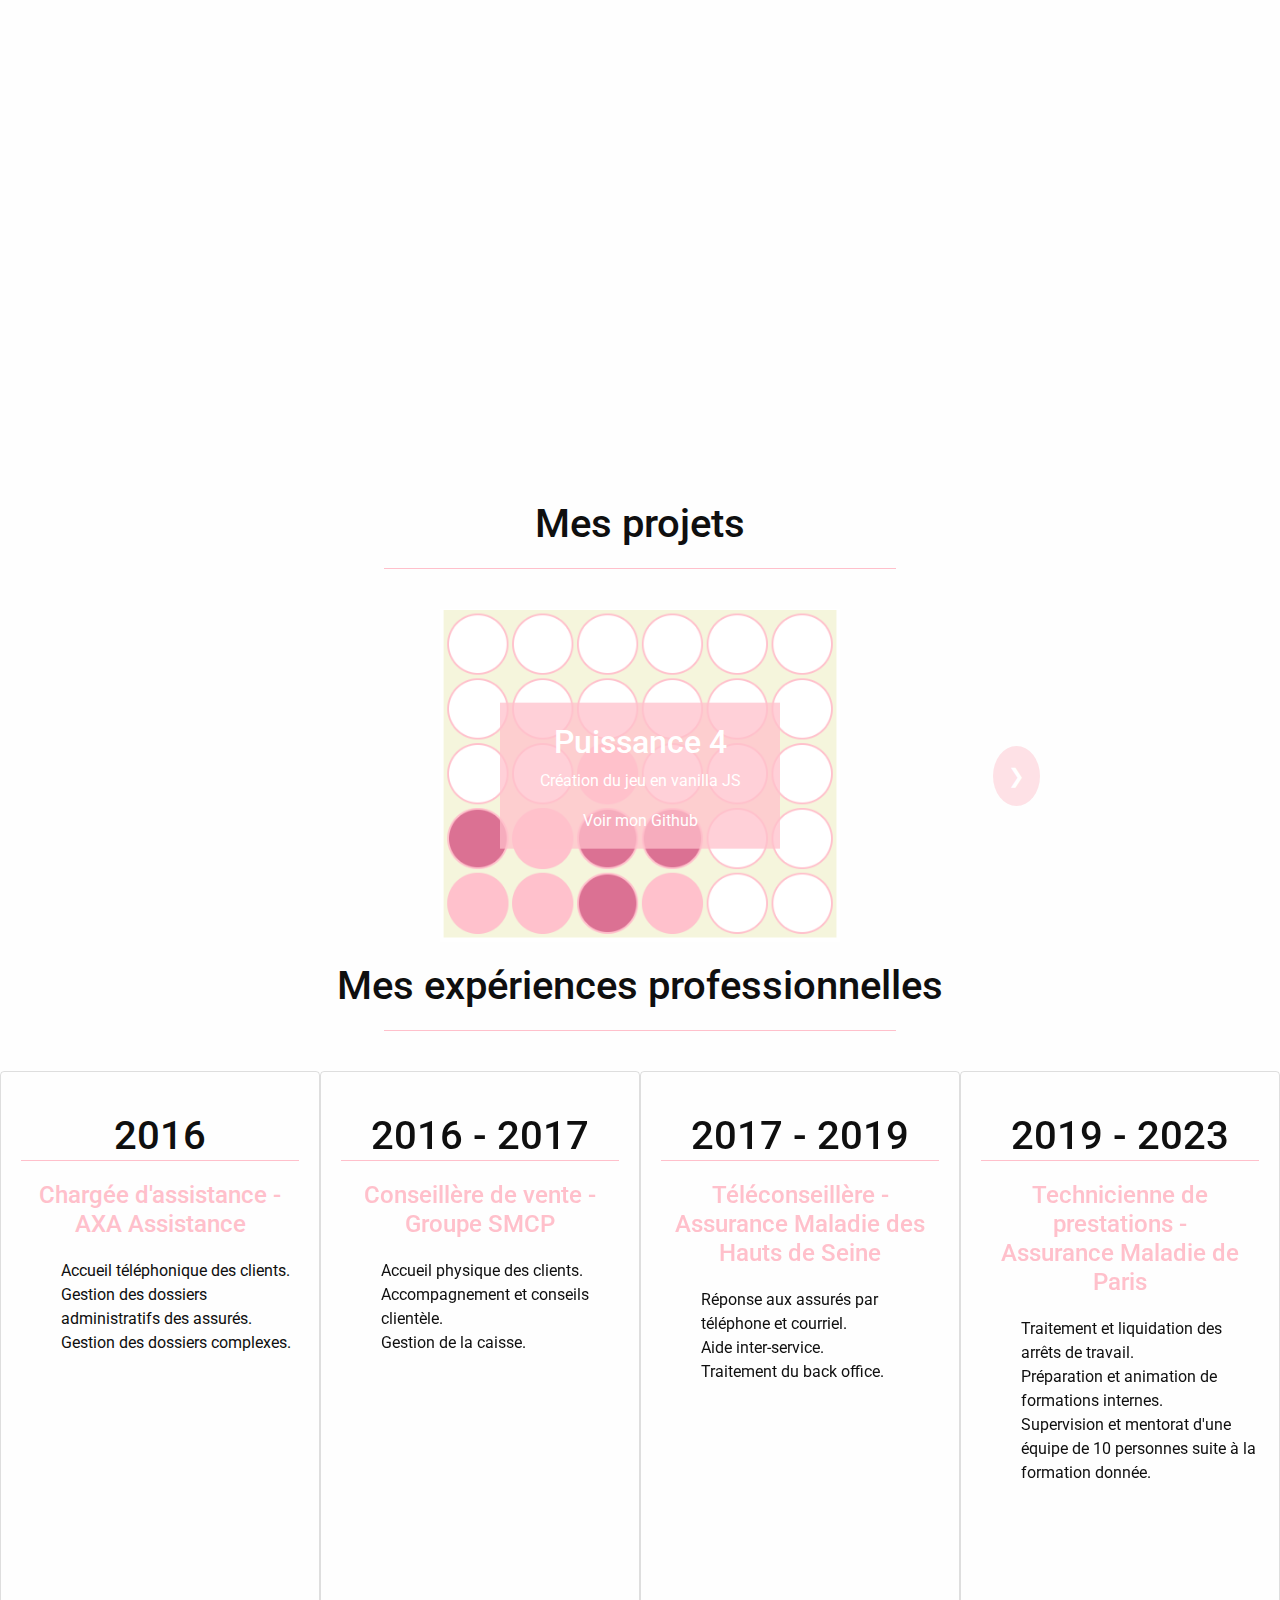
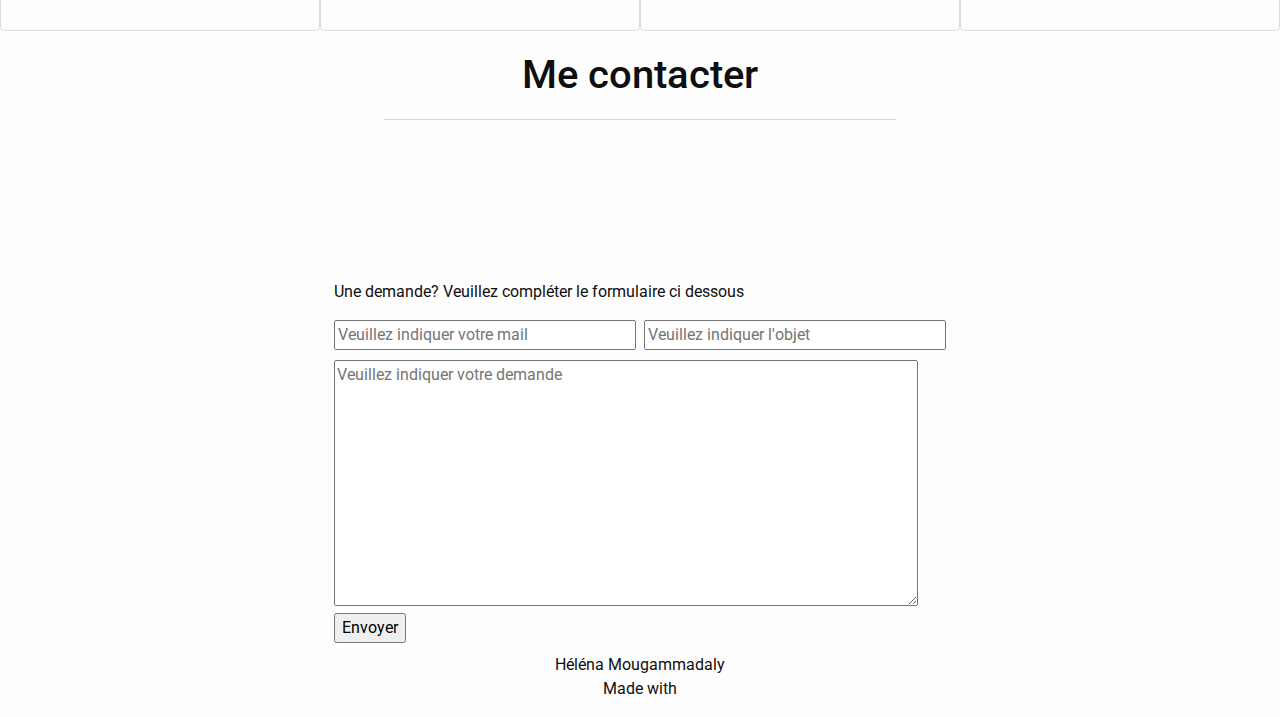
==== commit d77029cd: "ajout photo" ====
--- a/index.html
+++ b/index.html
@@ -72,7 +72,7 @@
 
 <div class="bloc">   
 
-<img id="photo" src="img/portrait.jpg" alt="placeholder">    
+<img id="portrait" src="img/portrait.jpg" alt="portrait">    
 
 <div id="text">
 <p>
--- a/home.css
+++ b/home.css
@@ -2,6 +2,12 @@
 
 html {
     overflow-x: hidden;
+}
+
+#portrait {
+    height: 300px;
+    width: 200px;
+    border-radius: 10%;
 }
 
 body{
@@ -90,10 +96,6 @@
     font-size: 1.563rem;
 }
 
-#photo {
-    height: 300px;
-    width: 200px;
-}
 
 @keyframes typing {
     from { width: 0; }
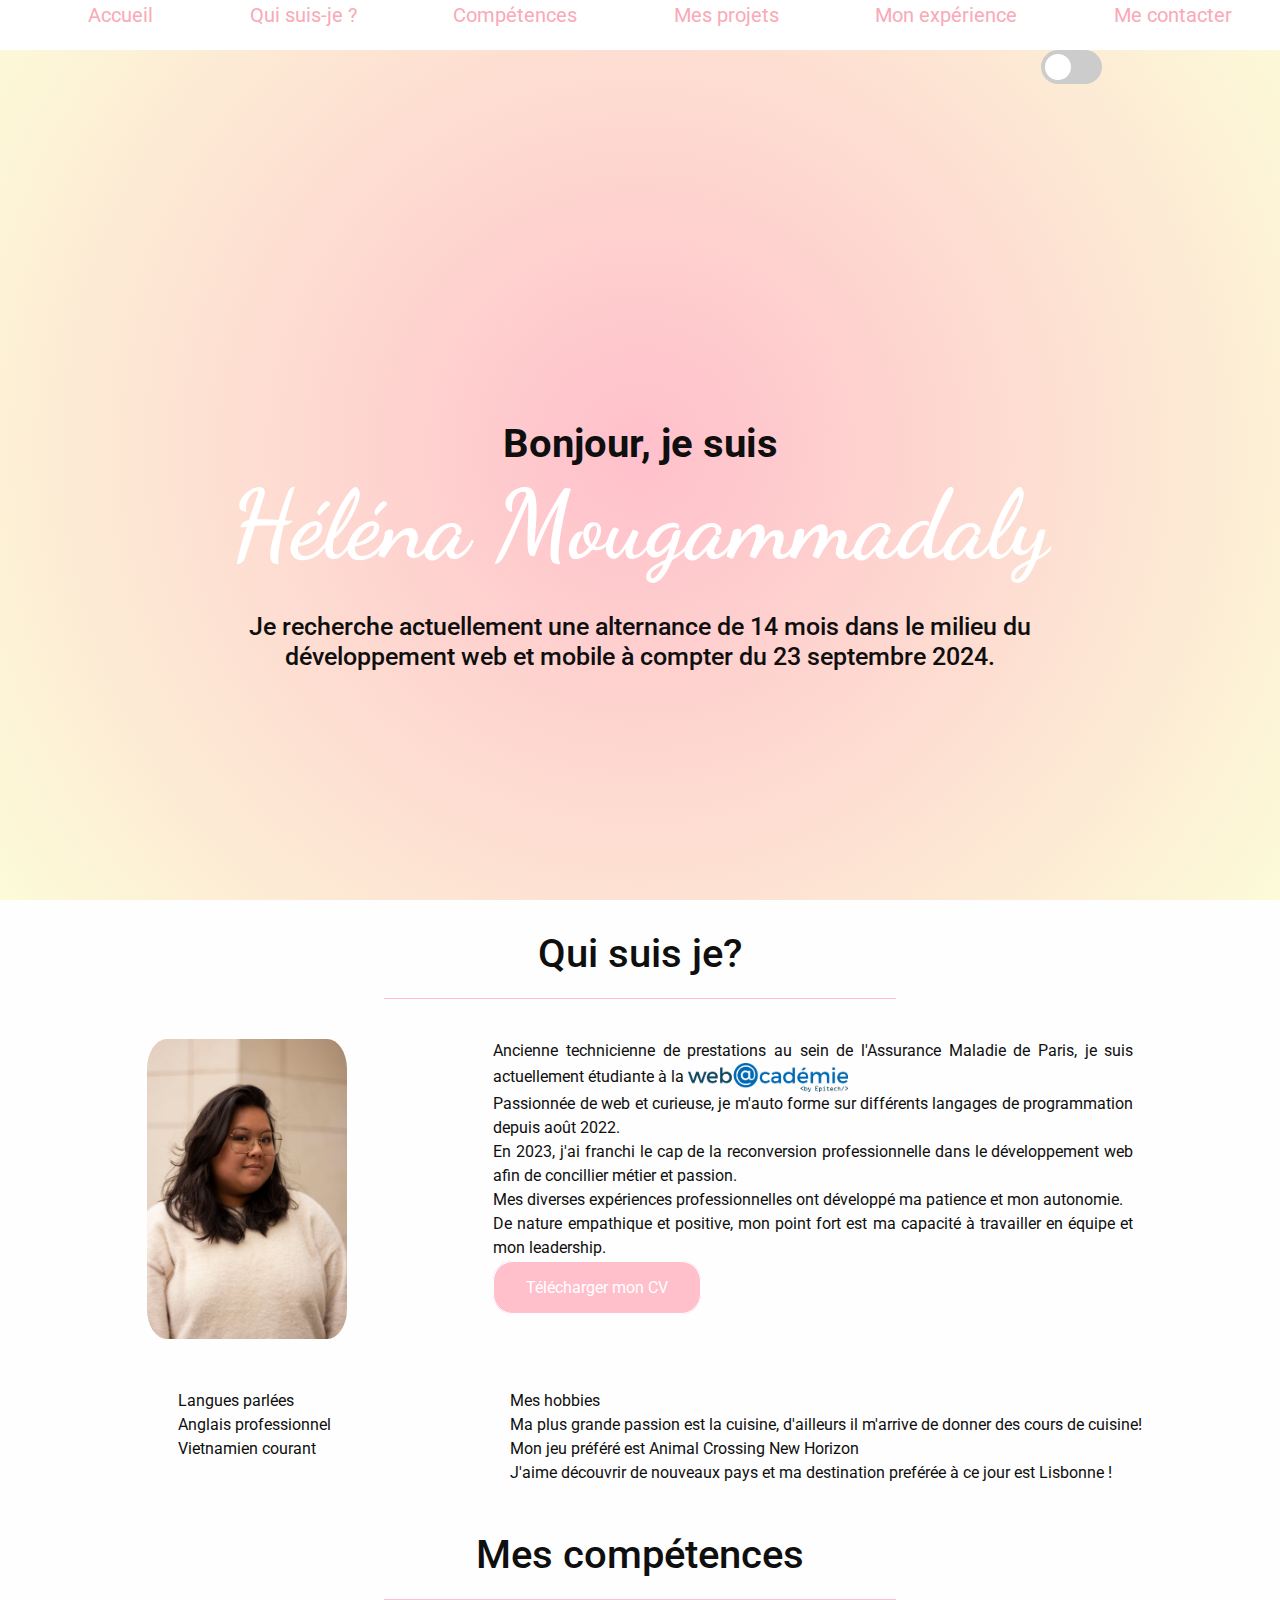
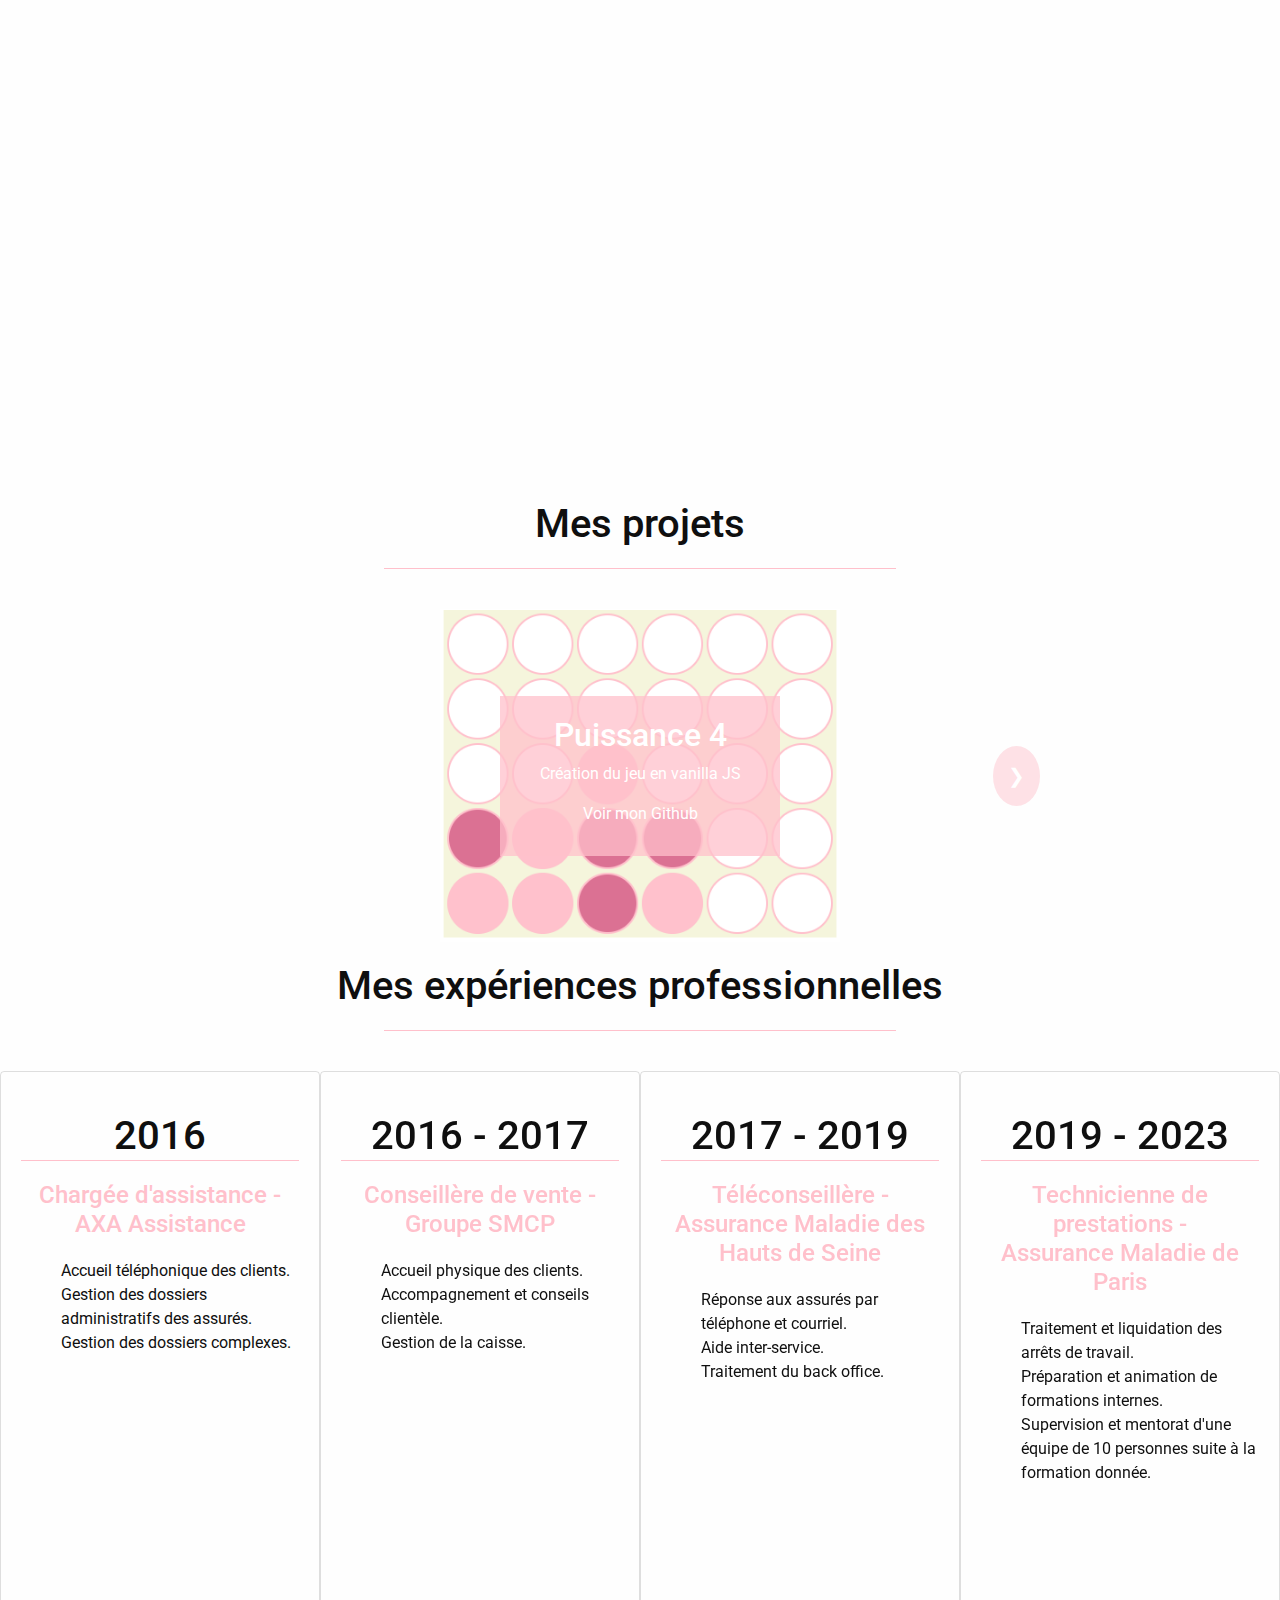
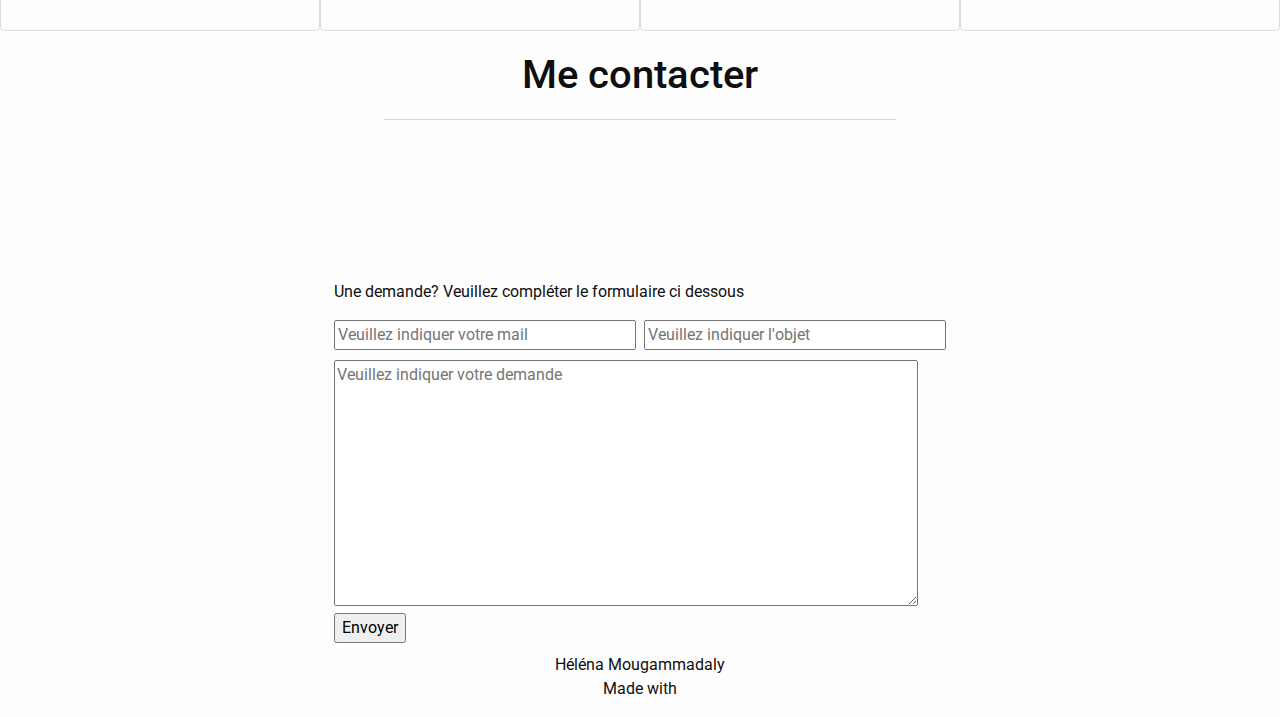
==== commit f4b321f6: "ajout projet" ====
--- a/index.html
+++ b/index.html
@@ -180,23 +180,26 @@
           <a  href="https://github.com/Helena-mgm" target="_blank">Voir mon Github</a>
         </div>
       </div>
+
       <div class="carousel-slide">
-        <img src="https://via.placeholder.com/250x250.png?text=250x250" alt="Image 2">
+        <img src="img/cinema.png" alt="Image 2">
         <div class="carousel-caption">
-          <h2>My Meetic</h2>
-          <p>Projet web en PHP, mySQL, JQuery</p>
-          <a  href="https://github.com/Helena-mgm" target="_blank">Voir mon Github</a>
-        </div>
+          <h2>My Movies</h2>
+          <p>Projet web en PHP, mySQL</p>
+          <a  href="https://github.com/Helena-mgm/My_Movies/tree/main" target="_blank">Voir mon Github</a>
+        </div>
+
       </div>
 
       <div class="carousel-slide">
         <img src="img/SPOTIFY.png" alt="Image 3">
         <div class="carousel-caption">
           <h2>My Spotify</h2>
-          <p>lorem</p>
+          <p>Projet Web en React</p>
           <a  href="https://github.com/Helena-mgm" target="_blank">Voir mon Github</a>
         </div>
       </div>
+
     <a class="prev arrow" onclick="plusSlides(-1)">&#10094;</a>
     <a class="next arrow" onclick="plusSlides(1)">&#10095;</a>
 </div>
--- a/home.css
+++ b/home.css
@@ -417,6 +417,7 @@
     padding: 1.25rem;
     color: white;
     text-align: center;
+    height: 10rem;
   }
   
   .carousel-caption h2 {
